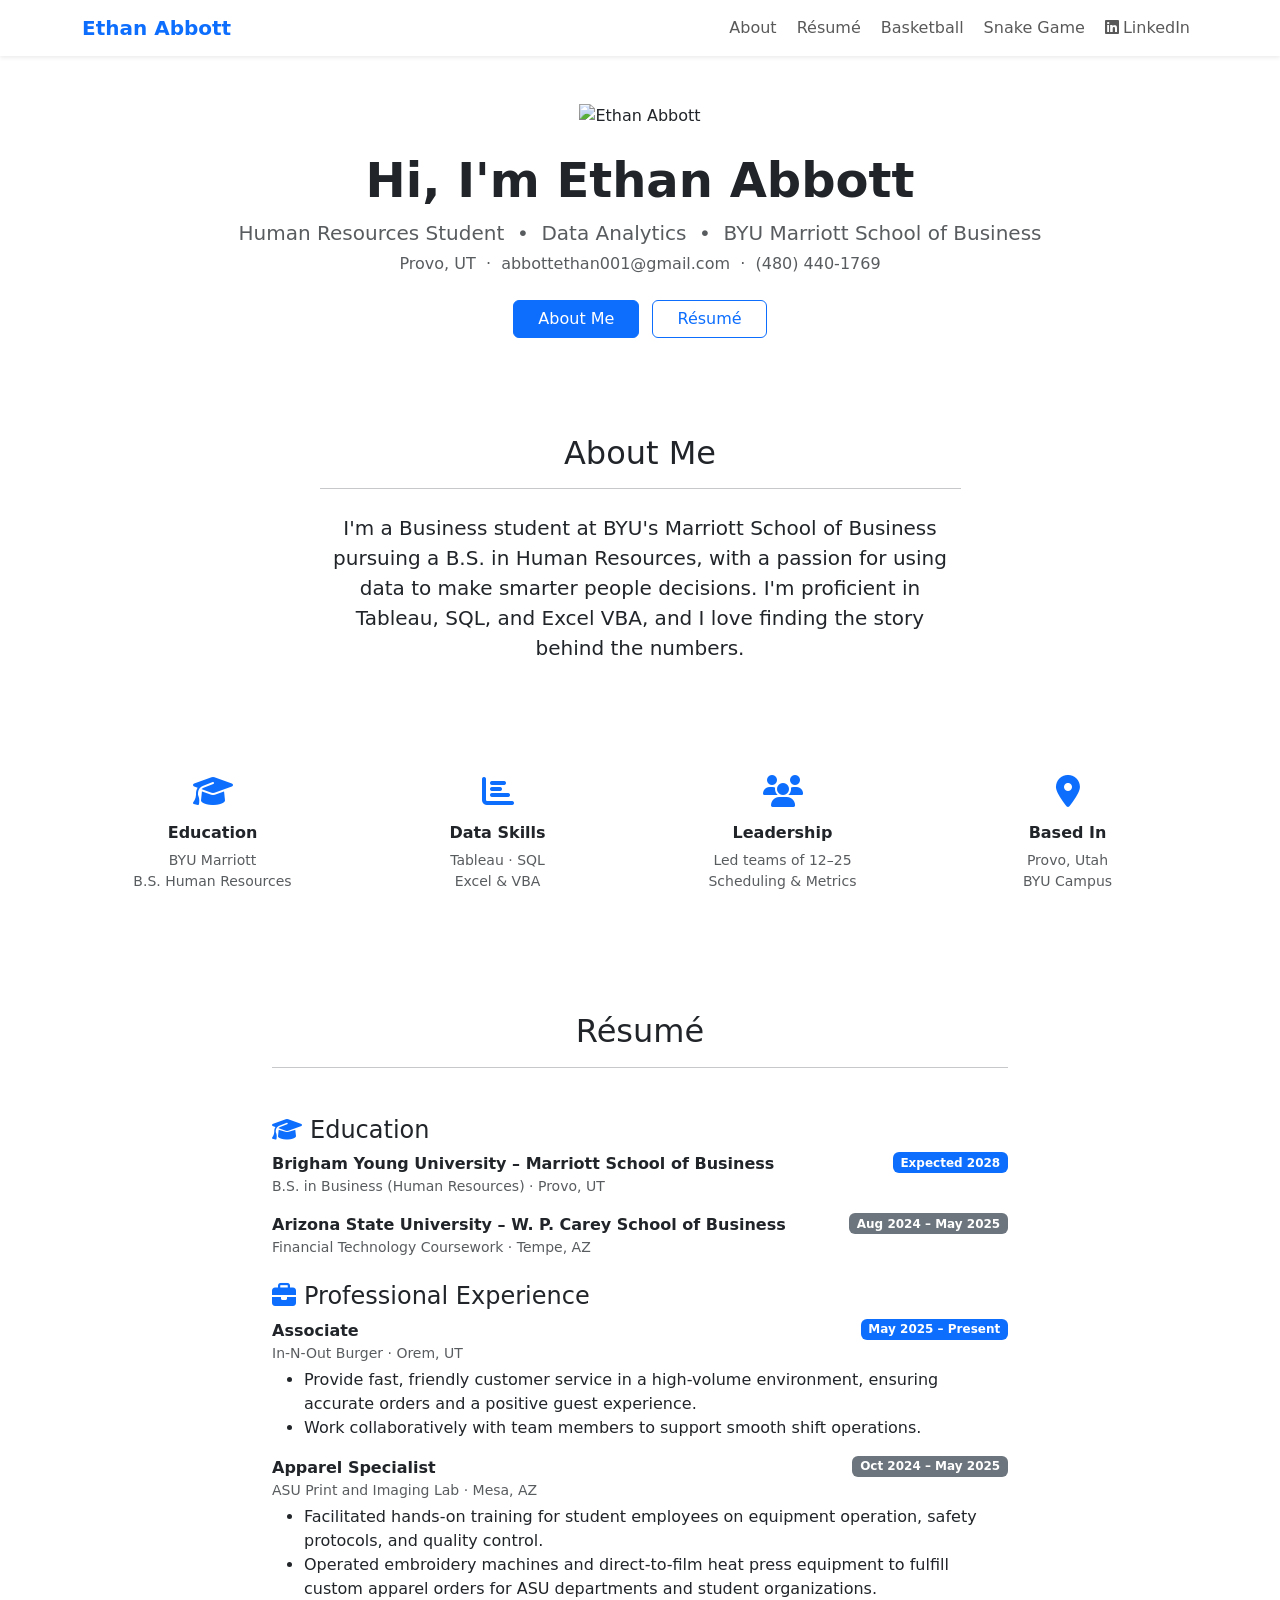
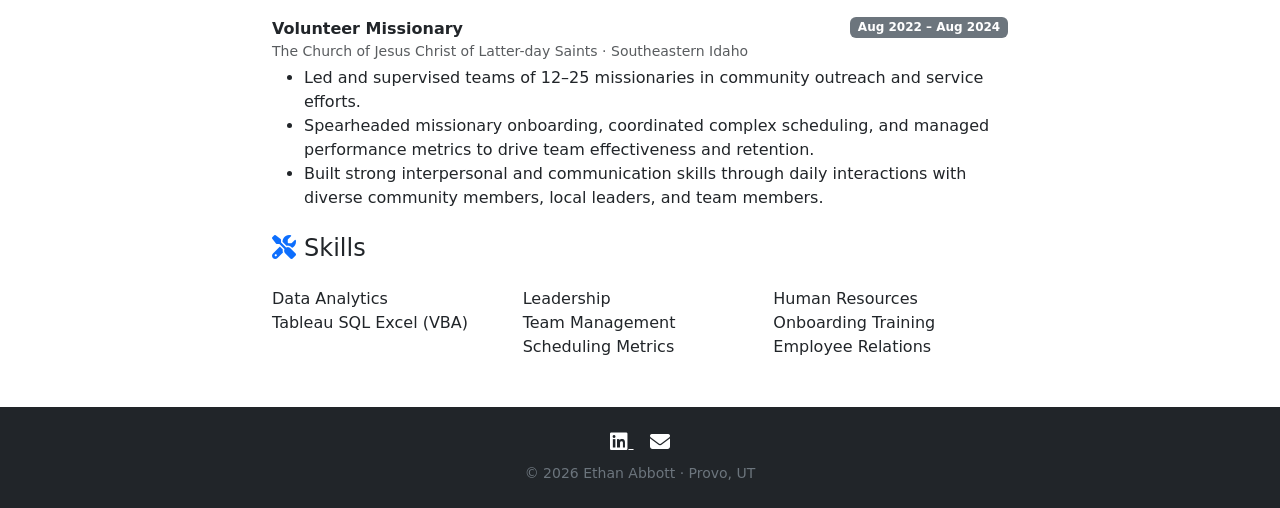
==== index.html @ f09fa53d "Rename is201 final project/index.html to index.html" ====
<!DOCTYPE html>
<html lang="en">
<head>
    <meta charset="UTF-8">
    <meta name="viewport" content="width=device-width, initial-scale=1.0">
    <title>Ethan Abbott | About Me</title>
    <link href="https://cdn.jsdelivr.net/npm/bootstrap@5.3.0/dist/css/bootstrap.min.css" rel="stylesheet">
    <link rel="stylesheet" href="https://cdnjs.cloudflare.com/ajax/libs/font-awesome/6.4.0/css/all.min.css">
    <link rel="stylesheet" href="custom.css">
</head>
<body data-bs-spy="scroll" data-bs-target="#mainNav">

    <!-- ===== NAVBAR ===== -->
    <nav class="navbar navbar-expand-lg navbar-light bg-white shadow-sm sticky-top" id="mainNav">
        <div class="container">
            <a class="navbar-brand fw-bold text-primary" href="#home">Ethan Abbott</a>
            <button class="navbar-toggler" type="button" data-bs-toggle="collapse" data-bs-target="#navMenu">
                <span class="navbar-toggler-icon"></span>
            </button>
            <div class="collapse navbar-collapse" id="navMenu">
                <ul class="navbar-nav ms-auto align-items-lg-center gap-lg-1">
                    <li class="nav-item"><a class="nav-link" href="#about">About</a></li>
                    <li class="nav-item"><a class="nav-link" href="#resume">Résumé</a></li>
                    <li class="nav-item"><a class="nav-link" href="scratch.html">Basketball</a></li>
                    <li class="nav-item"><a class="nav-link" href="webapp.html">Snake Game</a></li>
                    <li class="nav-item">
                        <a class="nav-link" href="https://www.linkedin.com/in/ethan-abbott-17243a340/" target="_blank">
                            <i class="fab fa-linkedin me-1"></i>LinkedIn
                        </a>
                    </li>
                </ul>
            </div>
        </div>
    </nav>

    <!-- ===== HERO ===== -->
    <section id="home" class="hero-section">
        <div class="container text-center py-5">
            <img src="images/ethan.jpg" alt="Ethan Abbott" class="profile-photo mb-4">
            <h1 class="display-5 fw-bold mb-2">Hi, I'm Ethan Abbott</h1>
            <p class="lead text-muted mb-1">Human Resources Student &nbsp;&bull;&nbsp; Data Analytics &nbsp;&bull;&nbsp; BYU Marriott School of Business</p>
            <p class="text-muted mb-4">Provo, UT &nbsp;&middot;&nbsp; abbottethan001@gmail.com &nbsp;&middot;&nbsp; (480) 440-1769</p>
            <a href="#about" class="btn btn-primary px-4 me-2">About Me</a>
            <a href="#resume" class="btn btn-outline-primary px-4">Résumé</a>
        </div>
    </section>

    <!-- ===== ABOUT ===== -->
    <section id="about" class="py-5 bg-white">
        <div class="container">
            <div class="row justify-content-center">
                <div class="col-lg-7 text-center">
                    <h2 class="section-title">About Me</h2>
                    <hr class="section-rule mx-auto mb-4">
                    <p class="lead mb-3">
                        I'm a Business student at BYU's Marriott School of Business pursuing a B.S. in Human Resources,
                        with a passion for using data to make smarter people decisions.
                        I'm proficient in Tableau, SQL, and Excel VBA, and I love finding the story behind the numbers.
                    </p>
                </div>
            </div>
            <div class="row justify-content-center mt-5 g-4">
                <div class="col-md-3 col-sm-6">
                    <div class="about-card text-center p-4">
                        <i class="fas fa-graduation-cap fa-2x text-primary mb-3"></i>
                        <h6 class="fw-bold">Education</h6>
                        <p class="small text-muted mb-0">BYU Marriott<br>B.S. Human Resources</p>
                    </div>
                </div>
                <div class="col-md-3 col-sm-6">
                    <div class="about-card text-center p-4">
                        <i class="fas fa-chart-bar fa-2x text-primary mb-3"></i>
                        <h6 class="fw-bold">Data Skills</h6>
                        <p class="small text-muted mb-0">Tableau &middot; SQL<br>Excel &amp; VBA</p>
                    </div>
                </div>
                <div class="col-md-3 col-sm-6">
                    <div class="about-card text-center p-4">
                        <i class="fas fa-users fa-2x text-primary mb-3"></i>
                        <h6 class="fw-bold">Leadership</h6>
                        <p class="small text-muted mb-0">Led teams of 12&ndash;25<br>Scheduling &amp; Metrics</p>
                    </div>
                </div>
                <div class="col-md-3 col-sm-6">
                    <div class="about-card text-center p-4">
                        <i class="fas fa-map-marker-alt fa-2x text-primary mb-3"></i>
                        <h6 class="fw-bold">Based In</h6>
                        <p class="small text-muted mb-0">Provo, Utah<br>BYU Campus</p>
                    </div>
                </div>
            </div>
        </div>
    </section>

    <!-- ===== RESUME ===== -->
    <section id="resume" class="py-5 resume-bg">
        <div class="container">
            <div class="row justify-content-center">
                <div class="col-lg-8">
                    <h2 class="section-title text-center">Résumé</h2>
                    <hr class="section-rule mx-auto mb-5">

                    <!-- Education -->
                    <div class="resume-block mb-4">
                        <h4 class="resume-block-title">
                            <i class="fas fa-graduation-cap text-primary me-2"></i>Education
                        </h4>
                        <div class="resume-entry">
                            <div class="d-flex justify-content-between flex-wrap gap-1">
                                <div>
                                    <strong>Brigham Young University &ndash; Marriott School of Business</strong>
                                    <div class="text-muted small">B.S. in Business (Human Resources) &middot; Provo, UT</div>
                                </div>
                                <span class="badge bg-primary align-self-start">Expected 2028</span>
                            </div>
                        </div>
                        <div class="resume-entry mt-3">
                            <div class="d-flex justify-content-between flex-wrap gap-1">
                                <div>
                                    <strong>Arizona State University &ndash; W.&nbsp;P. Carey School of Business</strong>
                                    <div class="text-muted small">Financial Technology Coursework &middot; Tempe, AZ</div>
                                </div>
                                <span class="badge bg-secondary align-self-start">Aug 2024 &ndash; May 2025</span>
                            </div>
                        </div>
                    </div>

                    <!-- Experience -->
                    <div class="resume-block mb-4">
                        <h4 class="resume-block-title">
                            <i class="fas fa-briefcase text-primary me-2"></i>Professional Experience
                        </h4>

                        <div class="resume-entry">
                            <div class="d-flex justify-content-between flex-wrap gap-1 mb-1">
                                <div>
                                    <strong>Associate</strong>
                                    <div class="text-muted small">In-N-Out Burger &middot; Orem, UT</div>
                                </div>
                                <span class="badge bg-primary align-self-start">May 2025 &ndash; Present</span>
                            </div>
                            <ul class="resume-list">
                                <li>Provide fast, friendly customer service in a high-volume environment, ensuring accurate orders and a positive guest experience.</li>
                                <li>Work collaboratively with team members to support smooth shift operations.</li>
                            </ul>
                        </div>

                        <div class="resume-entry mt-3">
                            <div class="d-flex justify-content-between flex-wrap gap-1 mb-1">
                                <div>
                                    <strong>Apparel Specialist</strong>
                                    <div class="text-muted small">ASU Print and Imaging Lab &middot; Mesa, AZ</div>
                                </div>
                                <span class="badge bg-secondary align-self-start">Oct 2024 &ndash; May 2025</span>
                            </div>
                            <ul class="resume-list">
                                <li>Facilitated hands-on training for student employees on equipment operation, safety protocols, and quality control.</li>
                                <li>Operated embroidery machines and direct-to-film heat press equipment to fulfill custom apparel orders for ASU departments and student organizations.</li>
                            </ul>
                        </div>

                        <div class="resume-entry mt-3">
                            <div class="d-flex justify-content-between flex-wrap gap-1 mb-1">
                                <div>
                                    <strong>Volunteer Missionary</strong>
                                    <div class="text-muted small">The Church of Jesus Christ of Latter-day Saints &middot; Southeastern Idaho</div>
                                </div>
                                <span class="badge bg-secondary align-self-start">Aug 2022 &ndash; Aug 2024</span>
                            </div>
                            <ul class="resume-list">
                                <li>Led and supervised teams of 12&ndash;25 missionaries in community outreach and service efforts.</li>
                                <li>Spearheaded missionary onboarding, coordinated complex scheduling, and managed performance metrics to drive team effectiveness and retention.</li>
                                <li>Built strong interpersonal and communication skills through daily interactions with diverse community members, local leaders, and team members.</li>
                            </ul>
                        </div>
                    </div>

                    <!-- Skills -->
                    <div class="resume-block">
                        <h4 class="resume-block-title">
                            <i class="fas fa-tools text-primary me-2"></i>Skills
                        </h4>
                        <div class="row g-3 mt-1">
                            <div class="col-sm-4">
                                <div class="skill-pill-group">
                                    <div class="skill-group-label">Data Analytics</div>
                                    <span class="skill-pill">Tableau</span>
                                    <span class="skill-pill">SQL</span>
                                    <span class="skill-pill">Excel (VBA)</span>
                                </div>
                            </div>
                            <div class="col-sm-4">
                                <div class="skill-pill-group">
                                    <div class="skill-group-label">Leadership</div>
                                    <span class="skill-pill">Team Management</span>
                                    <span class="skill-pill">Scheduling</span>
                                    <span class="skill-pill">Metrics</span>
                                </div>
                            </div>
                            <div class="col-sm-4">
                                <div class="skill-pill-group">
                                    <div class="skill-group-label">Human Resources</div>
                                    <span class="skill-pill">Onboarding</span>
                                    <span class="skill-pill">Training</span>
                                    <span class="skill-pill">Employee Relations</span>
                                </div>
                            </div>
                        </div>
                    </div>

                </div>
            </div>
        </div>
    </section>

    <!-- ===== FOOTER ===== -->
    <footer class="py-4 bg-dark text-white text-center">
        <div class="container">
            <div class="mb-2">
                <a href="https://www.linkedin.com/in/ethan-abbott-17243a340/" target="_blank" class="text-white me-3 footer-icon">
                    <i class="fab fa-linkedin fa-lg"></i>
                </a>
                <a href="mailto:abbottethan001@gmail.com" class="text-white footer-icon">
                    <i class="fas fa-envelope fa-lg"></i>
                </a>
            </div>
            <p class="small text-secondary mb-0">&copy; 2026 Ethan Abbott &middot; Provo, UT</p>
        </div>
    </footer>

    <script src="https://cdn.jsdelivr.net/npm/bootstrap@5.3.0/dist/js/bootstrap.bundle.min.js"></script>
</body>
</html>
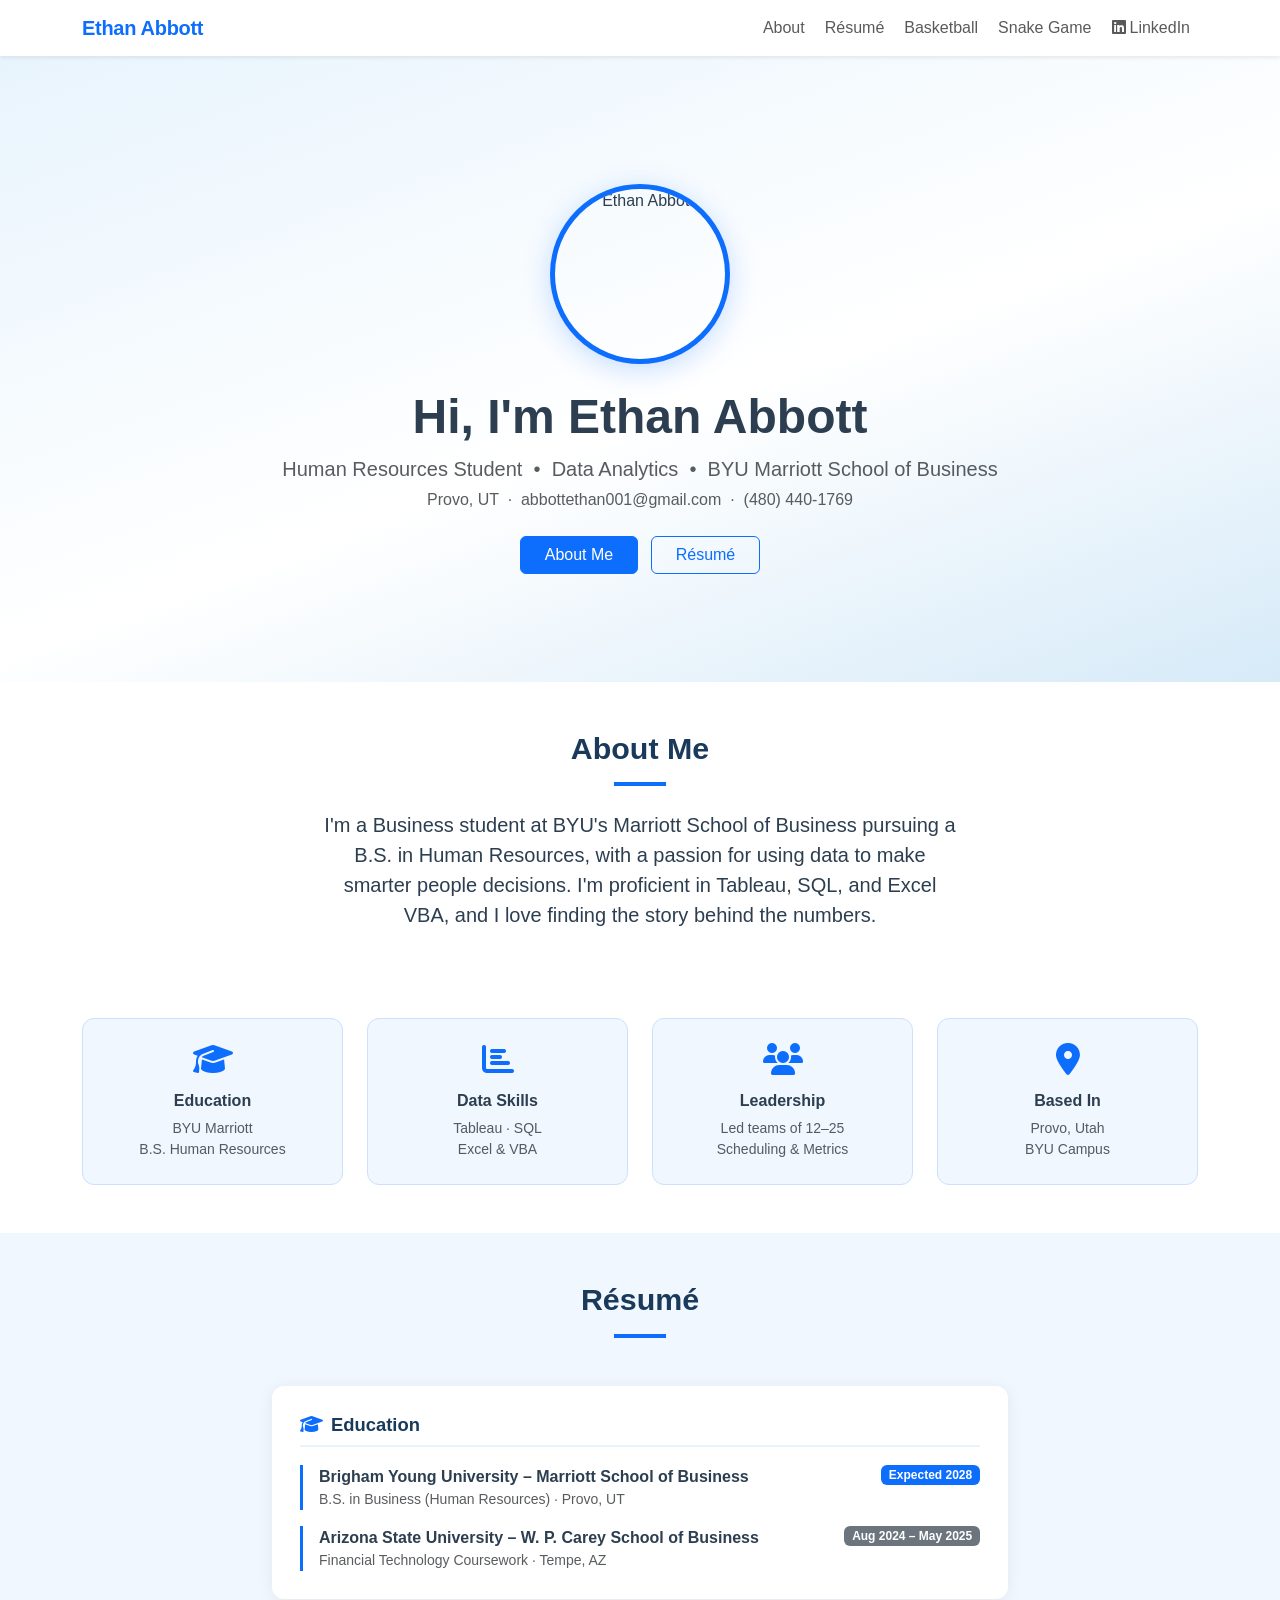
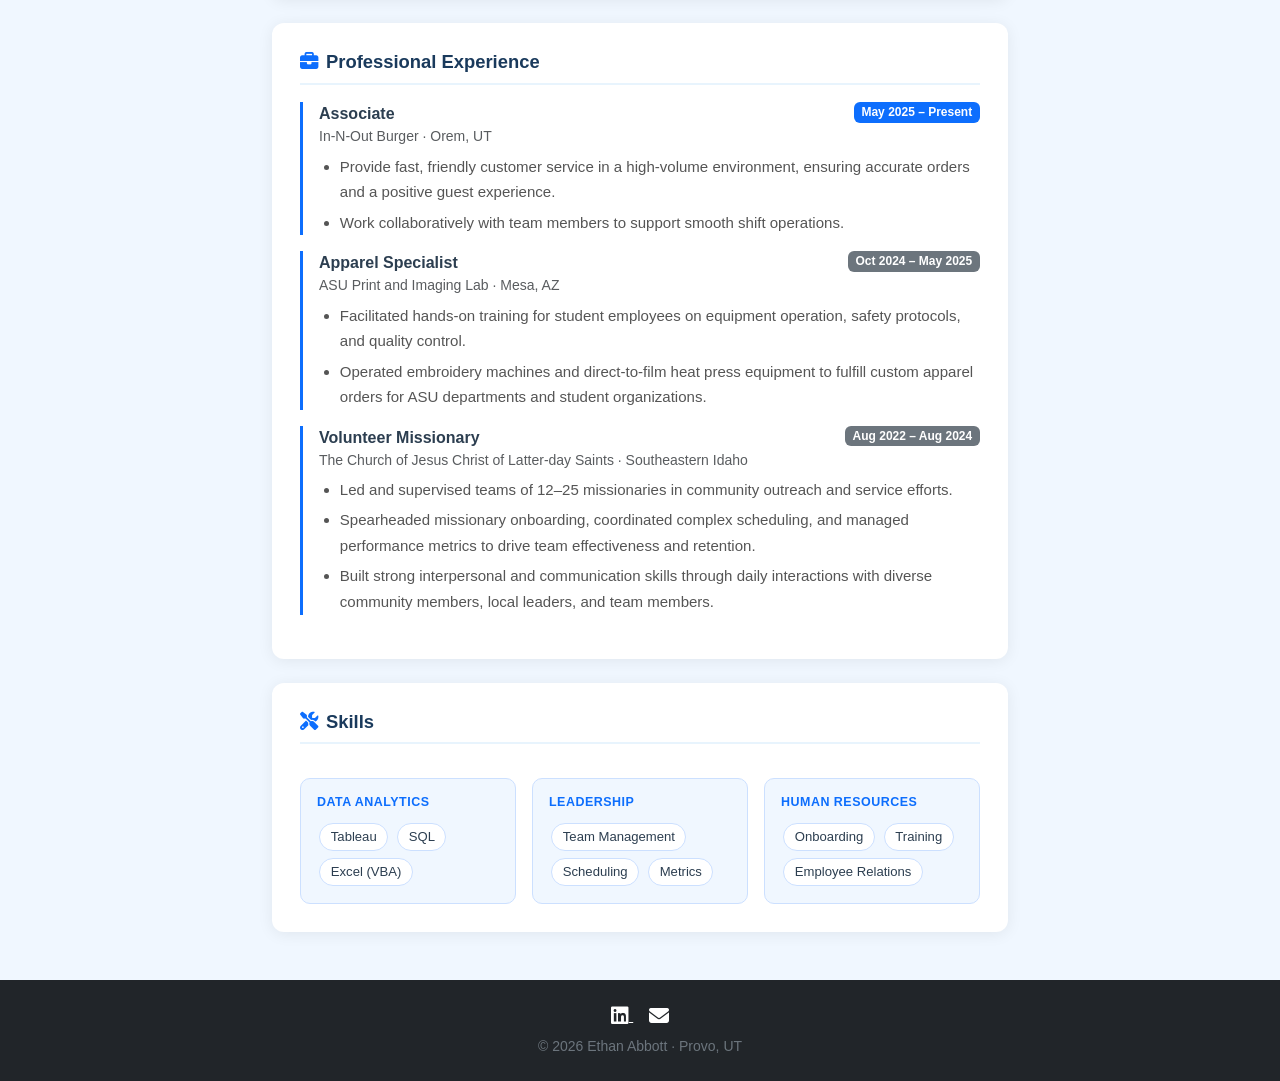
==== commit e9c3faf3: "Update index.html" ====
--- a/index.html
+++ b/index.html
@@ -36,7 +36,7 @@
     <!-- ===== HERO ===== -->
     <section id="home" class="hero-section">
         <div class="container text-center py-5">
-            <img src="images/ethan.jpg" alt="Ethan Abbott" class="profile-photo mb-4">
+            <img src="images/Ethan.png" alt="Ethan Abbott" class="profile-photo mb-4">
             <h1 class="display-5 fw-bold mb-2">Hi, I'm Ethan Abbott</h1>
             <p class="lead text-muted mb-1">Human Resources Student &nbsp;&bull;&nbsp; Data Analytics &nbsp;&bull;&nbsp; BYU Marriott School of Business</p>
             <p class="text-muted mb-4">Provo, UT &nbsp;&middot;&nbsp; abbottethan001@gmail.com &nbsp;&middot;&nbsp; (480) 440-1769</p>
--- a/custom.css
+++ b/custom.css
@@ -0,0 +1,140 @@
+/* ================================================
+   Custom CSS — Bootstrap Pages (Custom CSS 1)
+   Ethan Abbott | About Me
+   ================================================ */
+
+/* --- Global --- */
+body {
+    font-family: 'Segoe UI', Tahoma, Geneva, Verdana, sans-serif;
+    color: #2c3e50;
+}
+
+/* --- Navbar --- */
+.navbar-brand {
+    letter-spacing: -0.3px;
+}
+.nav-link {
+    font-weight: 500;
+    transition: color 0.15s;
+}
+
+/* --- Hero --- */
+.hero-section {
+    background: linear-gradient(160deg, #e8f4fd 0%, #ffffff 55%, #d6eaf8 100%);
+    padding: 80px 0 60px;
+}
+
+.profile-photo {
+    width: 180px;
+    height: 180px;
+    object-fit: cover;
+    border-radius: 50%;
+    border: 5px solid #0d6efd;
+    box-shadow: 0 6px 28px rgba(13, 110, 253, 0.22);
+    display: block;
+    margin: 0 auto;
+}
+
+/* --- Section titles --- */
+.section-title {
+    font-size: 1.9rem;
+    font-weight: 700;
+    color: #1a3a5c;
+}
+
+.section-rule {
+    width: 52px;
+    height: 4px;
+    background: #0d6efd;
+    border: none;
+    opacity: 1;
+}
+
+/* --- About cards --- */
+.about-card {
+    background: #f0f7ff;
+    border: 1px solid #cce0ff;
+    border-radius: 12px;
+    height: 100%;
+    transition: transform 0.22s, box-shadow 0.22s;
+}
+
+.about-card:hover {
+    transform: translateY(-5px);
+    box-shadow: 0 10px 24px rgba(13, 110, 253, 0.13);
+}
+
+/* --- Resume section --- */
+.resume-bg {
+    background-color: #f0f7ff;
+}
+
+.resume-block {
+    background: #ffffff;
+    border-radius: 12px;
+    padding: 1.75rem;
+    box-shadow: 0 2px 16px rgba(0, 0, 0, 0.07);
+}
+
+.resume-block-title {
+    font-size: 1.15rem;
+    color: #1a3a5c;
+    font-weight: 600;
+    padding-bottom: 0.6rem;
+    border-bottom: 2px solid #e8f4fd;
+    margin-bottom: 1.1rem;
+}
+
+.resume-entry {
+    padding-left: 1rem;
+    border-left: 3px solid #0d6efd;
+}
+
+.resume-list {
+    margin-top: 0.4rem;
+    padding-left: 1.3rem;
+    color: #555;
+    font-size: 0.94rem;
+    line-height: 1.7;
+}
+
+.resume-list li {
+    margin-bottom: 0.3rem;
+}
+
+/* --- Skill pills --- */
+.skill-pill-group {
+    background: #f0f7ff;
+    border: 1px solid #cce0ff;
+    border-radius: 10px;
+    padding: 0.9rem 1rem;
+    height: 100%;
+}
+
+.skill-group-label {
+    font-size: 0.78rem;
+    font-weight: 700;
+    text-transform: uppercase;
+    letter-spacing: 0.5px;
+    color: #0d6efd;
+    margin-bottom: 0.5rem;
+}
+
+.skill-pill {
+    display: inline-block;
+    background: #ffffff;
+    border: 1px solid #cce0ff;
+    color: #2c3e50;
+    padding: 0.2rem 0.65rem;
+    border-radius: 20px;
+    font-size: 0.82rem;
+    margin: 0.2rem 0.15rem;
+}
+
+/* --- Footer --- */
+.footer-icon {
+    transition: color 0.18s;
+}
+.footer-icon:hover {
+    color: #90caf9 !important;
+}
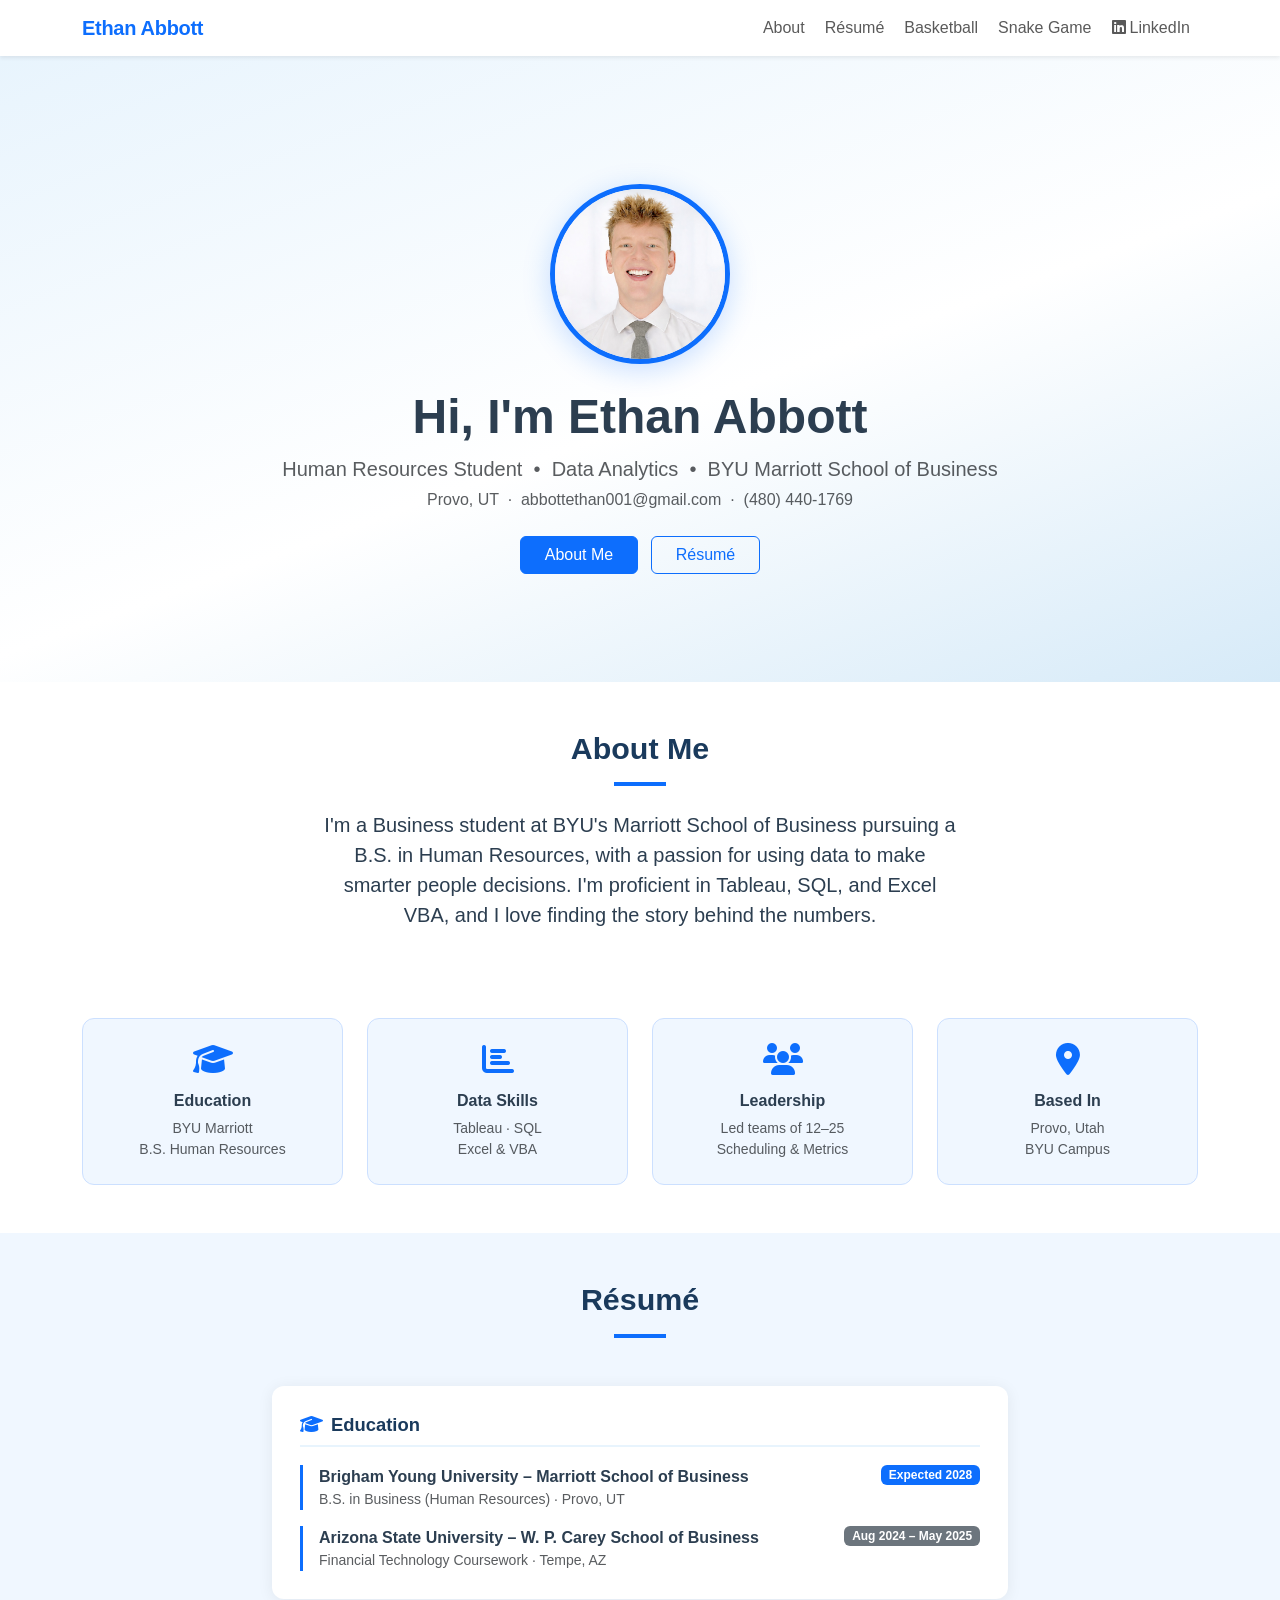
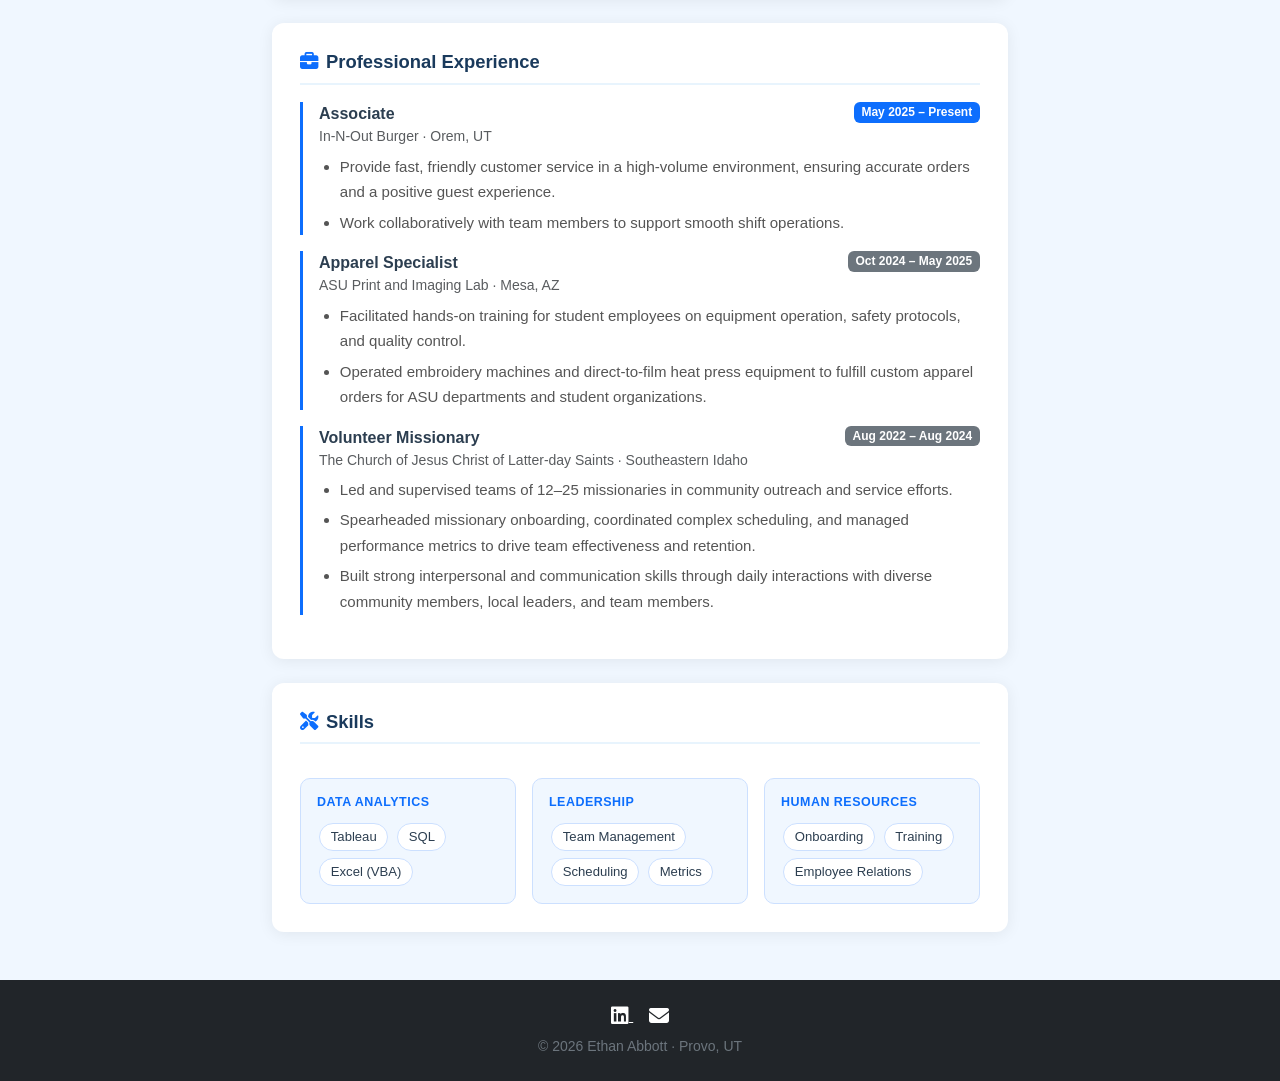
==== commit 3c9fa4ac: "Update index.html" ====
--- a/index.html
+++ b/index.html
@@ -36,7 +36,7 @@
     <!-- ===== HERO ===== -->
     <section id="home" class="hero-section">
         <div class="container text-center py-5">
-            <img src="images/Ethan.png" alt="Ethan Abbott" class="profile-photo mb-4">
+            <img src="profile picture.png" alt="Ethan Abbott" class="profile-photo mb-4">
             <h1 class="display-5 fw-bold mb-2">Hi, I'm Ethan Abbott</h1>
             <p class="lead text-muted mb-1">Human Resources Student &nbsp;&bull;&nbsp; Data Analytics &nbsp;&bull;&nbsp; BYU Marriott School of Business</p>
             <p class="text-muted mb-4">Provo, UT &nbsp;&middot;&nbsp; abbottethan001@gmail.com &nbsp;&middot;&nbsp; (480) 440-1769</p>
